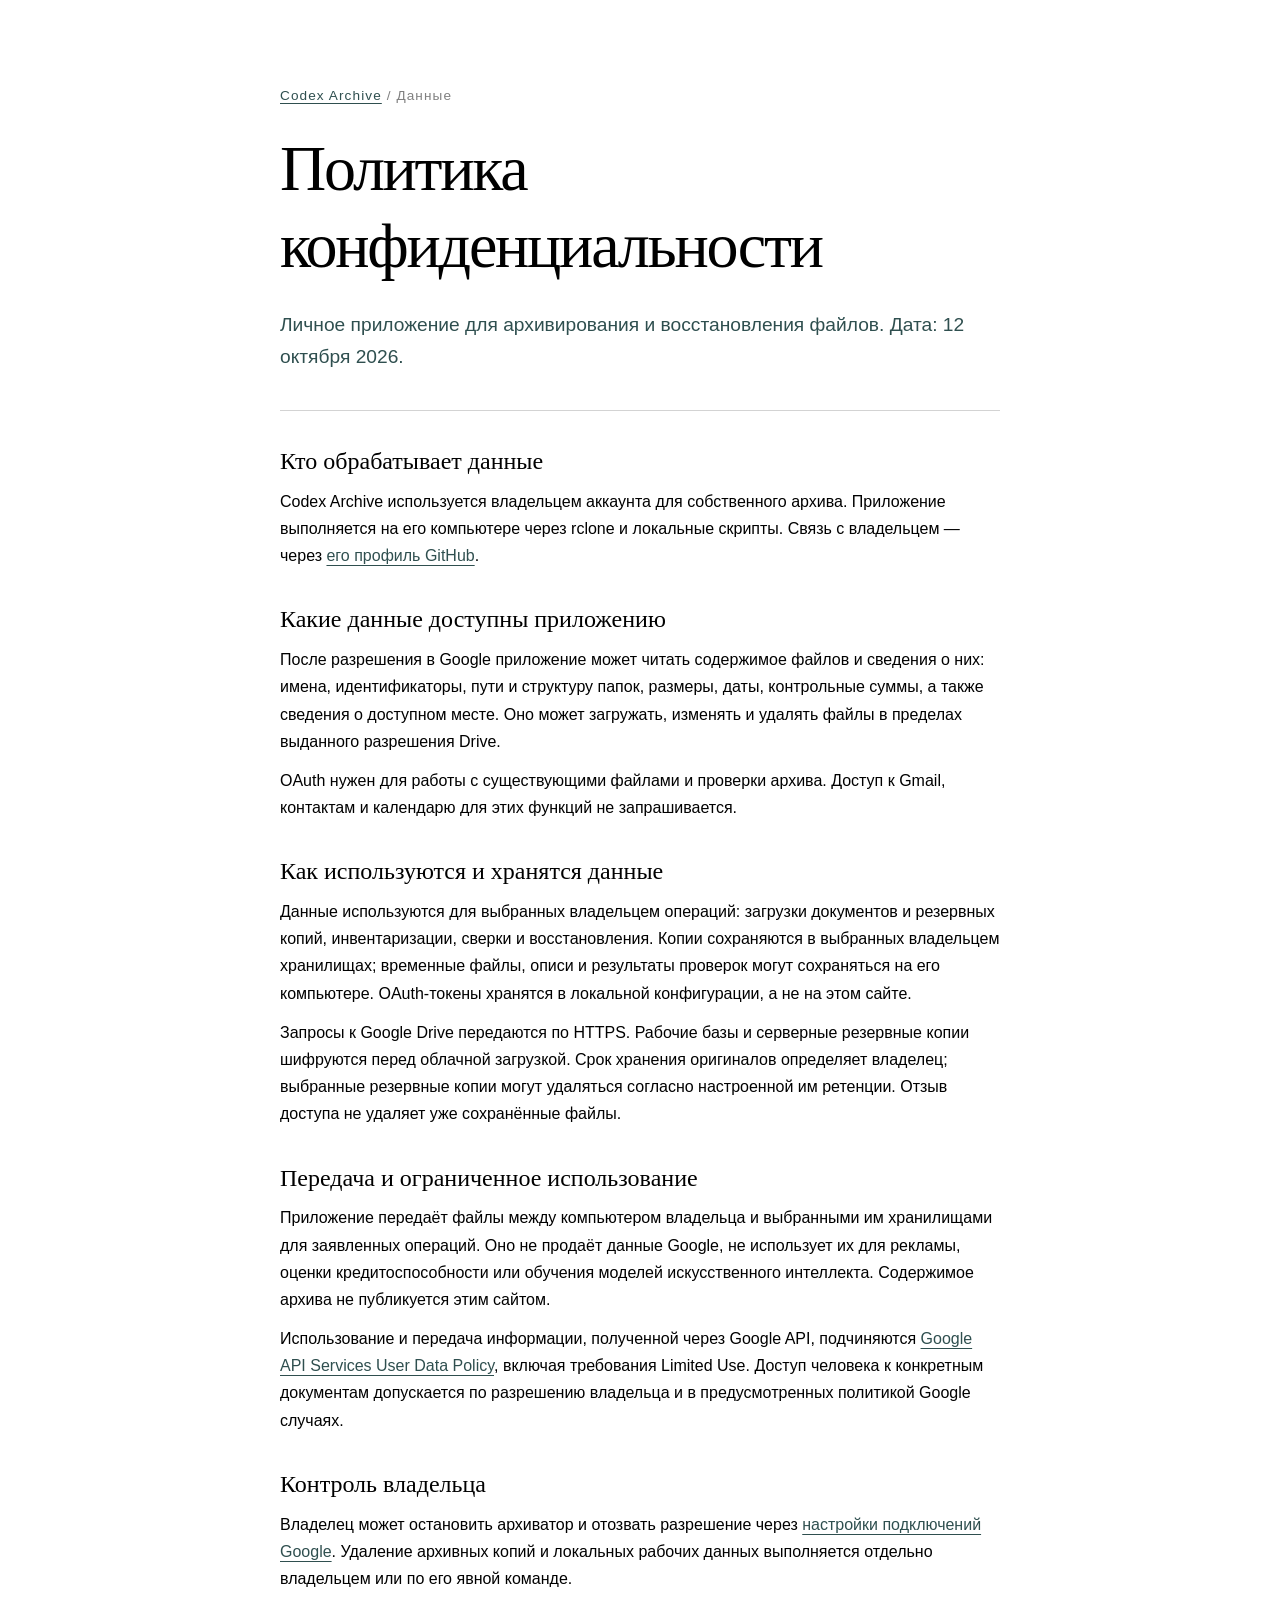
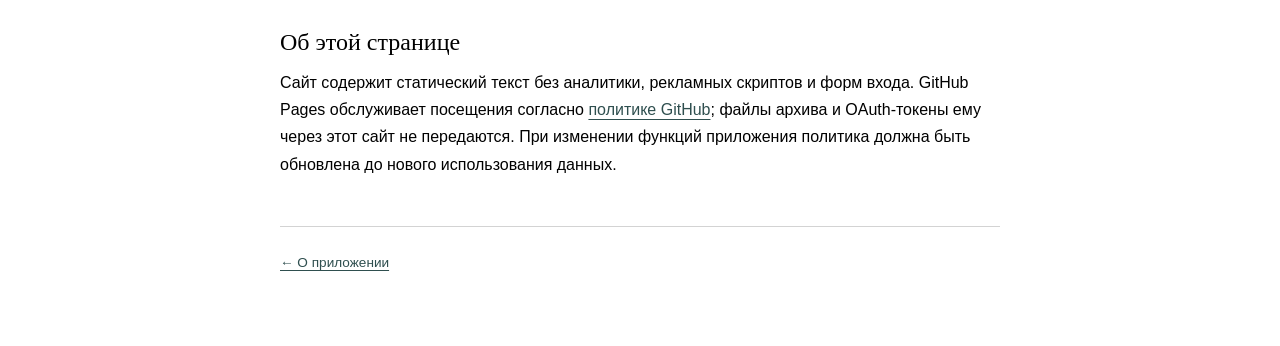
==== privacy.html @ 41fbd47d "Add Codex Archive information and privacy pages" ====
<!doctype html>
<html lang="ru">
<head><meta charset="utf-8"><meta name="viewport" content="width=device-width,initial-scale=1"><title>Политика конфиденциальности — Codex Archive</title><link rel="stylesheet" href="style.css"></head>
<body><main><header><p class="eyebrow"><a href="index.html">Codex Archive</a> / Данные</p><h1>Политика конфиденциальности</h1><p class="lead">Личное приложение для архивирования и восстановления файлов. Дата: 12 октября 2026.</p></header>
<section><h2>Кто обрабатывает данные</h2><p>Codex Archive используется владельцем аккаунта для собственного архива. Приложение выполняется на его компьютере через rclone и локальные скрипты. Связь с владельцем — через <a href="https://github.com/2797472-sudo">его профиль GitHub</a>.</p></section>
<section><h2>Какие данные доступны приложению</h2><p>После разрешения в Google приложение может читать содержимое файлов и сведения о них: имена, идентификаторы, пути и структуру папок, размеры, даты, контрольные суммы, а также сведения о доступном месте. Оно может загружать, изменять и удалять файлы в пределах выданного разрешения Drive.</p><p>OAuth нужен для работы с существующими файлами и проверки архива. Доступ к Gmail, контактам и календарю для этих функций не запрашивается.</p></section>
<section><h2>Как используются и хранятся данные</h2><p>Данные используются для выбранных владельцем операций: загрузки документов и резервных копий, инвентаризации, сверки и восстановления. Копии сохраняются в выбранных владельцем хранилищах; временные файлы, описи и результаты проверок могут сохраняться на его компьютере. OAuth-токены хранятся в локальной конфигурации, а не на этом сайте.</p><p>Запросы к Google Drive передаются по HTTPS. Рабочие базы и серверные резервные копии шифруются перед облачной загрузкой. Срок хранения оригиналов определяет владелец; выбранные резервные копии могут удаляться согласно настроенной им ретенции. Отзыв доступа не удаляет уже сохранённые файлы.</p></section>
<section><h2>Передача и ограниченное использование</h2><p>Приложение передаёт файлы между компьютером владельца и выбранными им хранилищами для заявленных операций. Оно не продаёт данные Google, не использует их для рекламы, оценки кредитоспособности или обучения моделей искусственного интеллекта. Содержимое архива не публикуется этим сайтом.</p><p>Использование и передача информации, полученной через Google API, подчиняются <a href="https://developers.google.com/terms/api-services-user-data-policy">Google API Services User Data Policy</a>, включая требования Limited Use. Доступ человека к конкретным документам допускается по разрешению владельца и в предусмотренных политикой Google случаях.</p></section>
<section><h2>Контроль владельца</h2><p>Владелец может остановить архиватор и отозвать разрешение через <a href="https://myaccount.google.com/connections">настройки подключений Google</a>. Удаление архивных копий и локальных рабочих данных выполняется отдельно владельцем или по его явной команде.</p></section>
<section><h2>Об этой странице</h2><p>Сайт содержит статический текст без аналитики, рекламных скриптов и форм входа. GitHub Pages обслуживает посещения согласно <a href="https://docs.github.com/en/site-policy/privacy-policies/github-general-privacy-statement">политике GitHub</a>; файлы архива и OAuth-токены ему через этот сайт не передаются. При изменении функций приложения политика должна быть обновлена до нового использования данных.</p></section>
<footer><a href="index.html">← О приложении</a></footer></main></body></html>
---- style.css ----
:root{color-scheme:light;--paper:Canvas;--ink:CanvasText;--muted:GrayText;--accent:darkslategray;--line:lightgray;--space:1.5rem;--measure:48rem;--radius:.35rem}*{box-sizing:border-box}body{margin:0;background:var(--paper);color:var(--ink);font:1rem/1.7 -apple-system,BlinkMacSystemFont,"Segoe UI",sans-serif}main{max-width:var(--measure);margin:auto;padding:calc(var(--space)*3) var(--space)}header{border-bottom:1px solid var(--line);padding-bottom:calc(var(--space)*1.5);margin-bottom:calc(var(--space)*1.5)}.eyebrow{color:var(--muted);font-size:.85rem;letter-spacing:.08em}h1,h2{font-family:Georgia,"Times New Roman",serif;line-height:1.2;font-weight:400}h1{font-size:clamp(2.4rem,6vw,4rem);letter-spacing:-.035em;margin:var(--space) 0;overflow-wrap:anywhere}h2{font-size:1.5rem;margin:0 0 .7rem}.lead{font-size:1.2rem;color:var(--accent);margin:0}section{margin:calc(var(--space)*1.5) 0}p{margin:.75rem 0}a{color:var(--accent);text-underline-offset:.25em}a:hover{color:var(--ink)}a:focus-visible{outline:2px solid var(--accent);outline-offset:5px;border-radius:var(--radius)}nav{display:flex;align-items:center;gap:var(--space);flex-wrap:wrap;margin:calc(var(--space)*2) 0}.primary{padding:.8rem 1.1rem;border:1px solid var(--accent);border-radius:var(--radius);text-decoration:none}.primary:hover{background:var(--accent);color:var(--paper)}footer{border-top:1px solid var(--line);padding-top:var(--space);margin-top:calc(var(--space)*2);font-size:.85rem;color:var(--muted)}@media(max-width:36rem){main{padding:calc(var(--space)*1.5) var(--space)}nav{align-items:flex-start;flex-direction:column}}
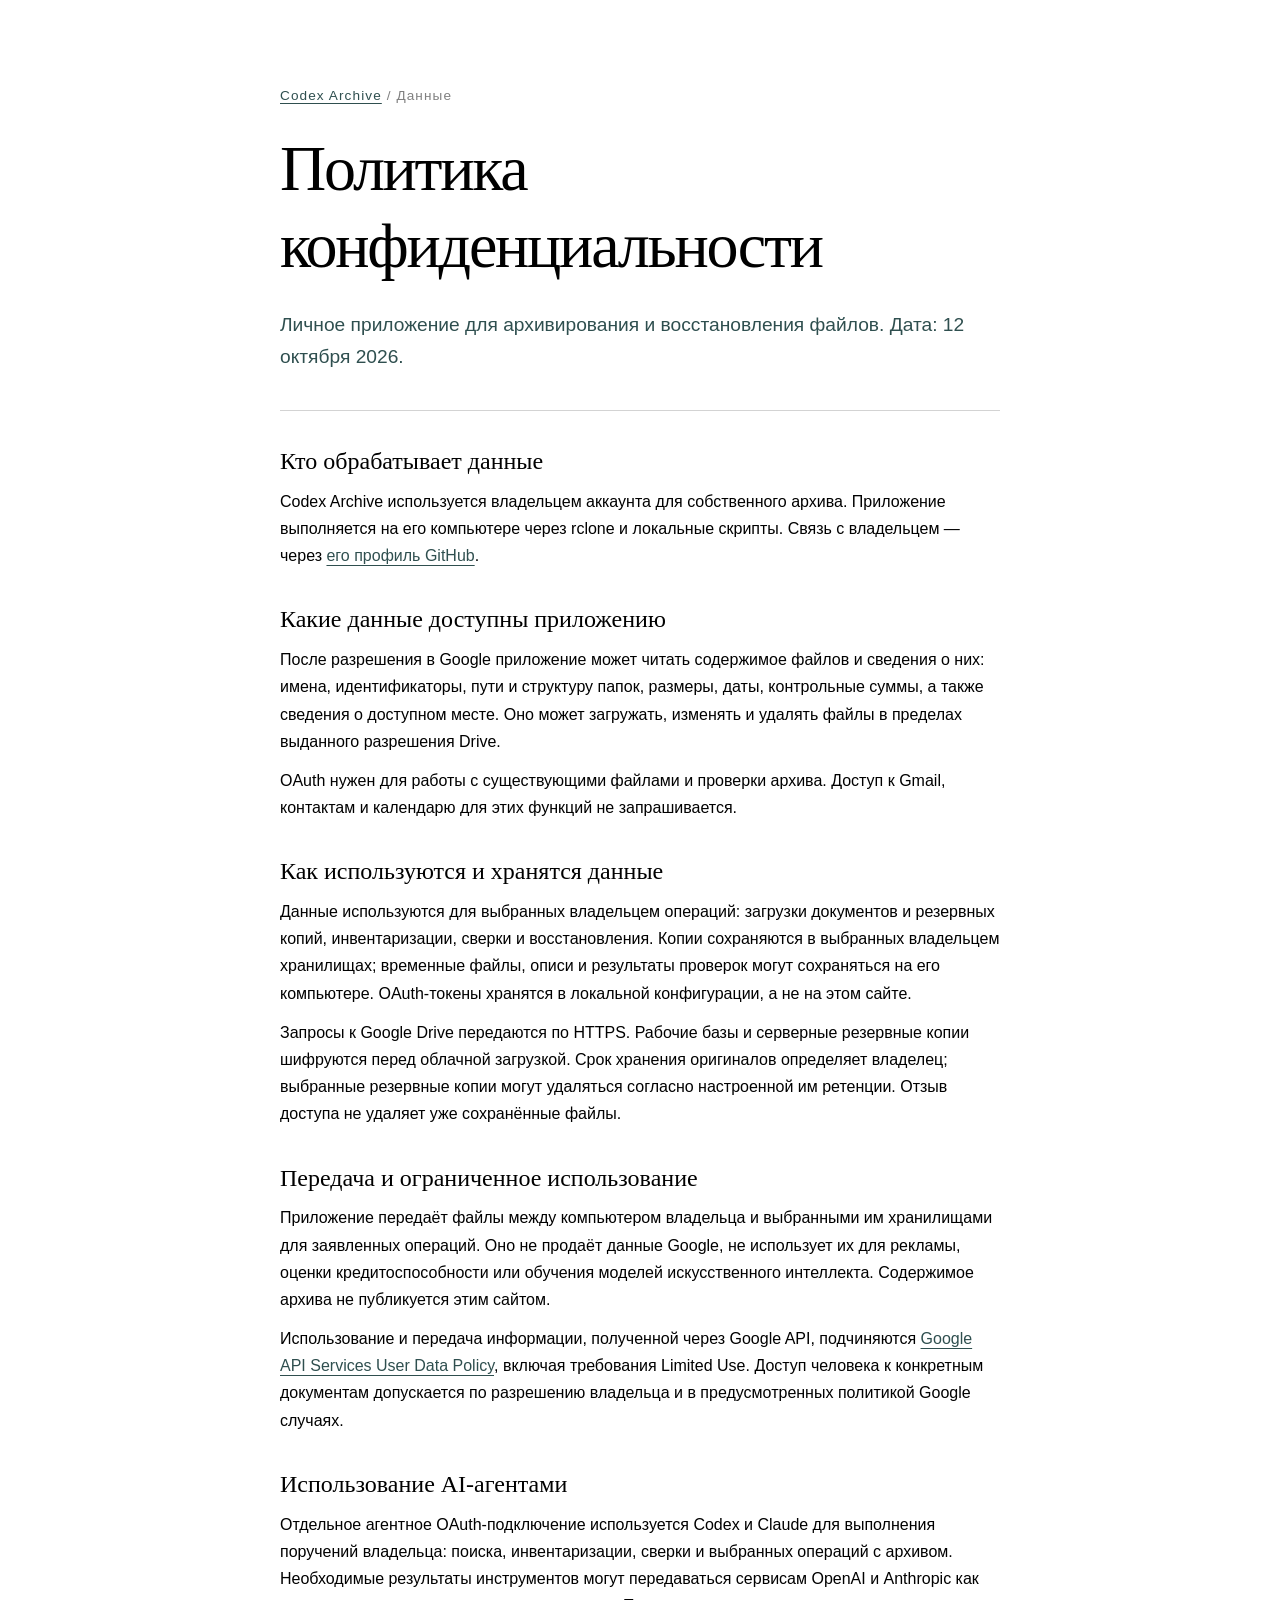
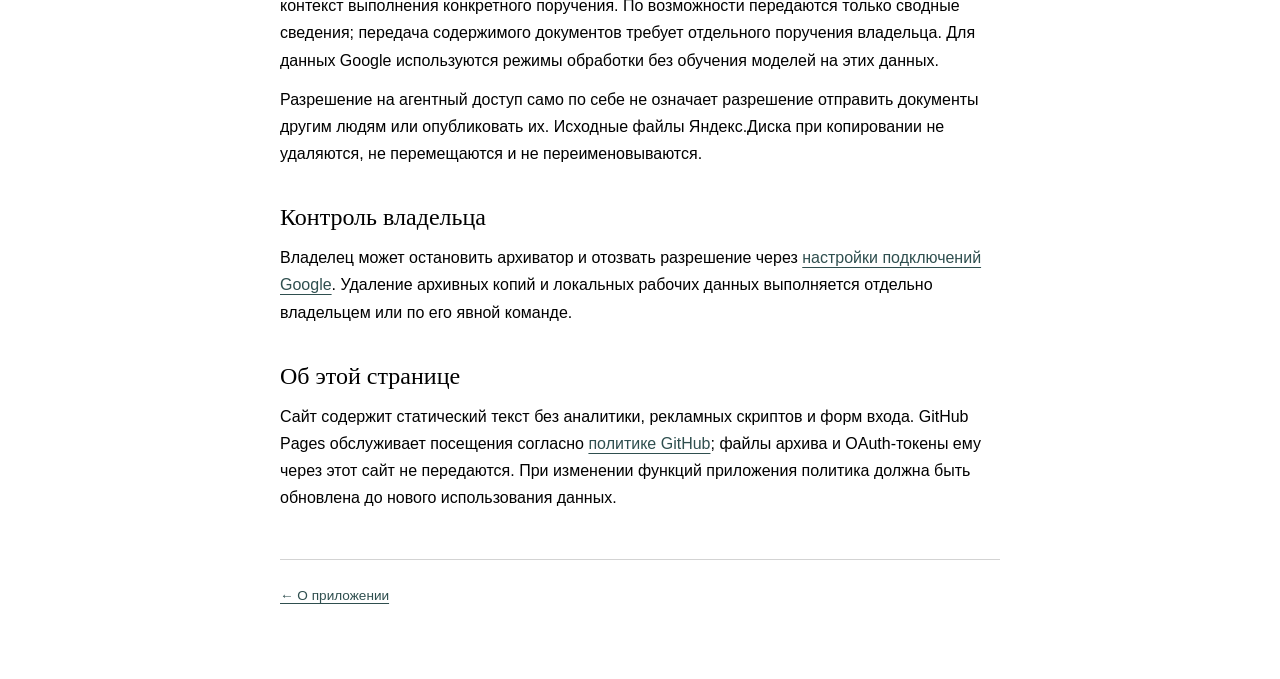
==== commit 6ba06794: "Describe owner-authorized agent access and source preservation" ====
--- a/privacy.html
+++ b/privacy.html
@@ -6,6 +6,7 @@
 <section><h2>Какие данные доступны приложению</h2><p>После разрешения в Google приложение может читать содержимое файлов и сведения о них: имена, идентификаторы, пути и структуру папок, размеры, даты, контрольные суммы, а также сведения о доступном месте. Оно может загружать, изменять и удалять файлы в пределах выданного разрешения Drive.</p><p>OAuth нужен для работы с существующими файлами и проверки архива. Доступ к Gmail, контактам и календарю для этих функций не запрашивается.</p></section>
 <section><h2>Как используются и хранятся данные</h2><p>Данные используются для выбранных владельцем операций: загрузки документов и резервных копий, инвентаризации, сверки и восстановления. Копии сохраняются в выбранных владельцем хранилищах; временные файлы, описи и результаты проверок могут сохраняться на его компьютере. OAuth-токены хранятся в локальной конфигурации, а не на этом сайте.</p><p>Запросы к Google Drive передаются по HTTPS. Рабочие базы и серверные резервные копии шифруются перед облачной загрузкой. Срок хранения оригиналов определяет владелец; выбранные резервные копии могут удаляться согласно настроенной им ретенции. Отзыв доступа не удаляет уже сохранённые файлы.</p></section>
 <section><h2>Передача и ограниченное использование</h2><p>Приложение передаёт файлы между компьютером владельца и выбранными им хранилищами для заявленных операций. Оно не продаёт данные Google, не использует их для рекламы, оценки кредитоспособности или обучения моделей искусственного интеллекта. Содержимое архива не публикуется этим сайтом.</p><p>Использование и передача информации, полученной через Google API, подчиняются <a href="https://developers.google.com/terms/api-services-user-data-policy">Google API Services User Data Policy</a>, включая требования Limited Use. Доступ человека к конкретным документам допускается по разрешению владельца и в предусмотренных политикой Google случаях.</p></section>
+<section><h2>Использование AI-агентами</h2><p>Отдельное агентное OAuth-подключение используется Codex и Claude для выполнения поручений владельца: поиска, инвентаризации, сверки и выбранных операций с архивом. Необходимые результаты инструментов могут передаваться сервисам OpenAI и Anthropic как контекст выполнения конкретного поручения. По возможности передаются только сводные сведения; передача содержимого документов требует отдельного поручения владельца. Для данных Google используются режимы обработки без обучения моделей на этих данных.</p><p>Разрешение на агентный доступ само по себе не означает разрешение отправить документы другим людям или опубликовать их. Исходные файлы Яндекс.Диска при копировании не удаляются, не перемещаются и не переименовываются.</p></section>
 <section><h2>Контроль владельца</h2><p>Владелец может остановить архиватор и отозвать разрешение через <a href="https://myaccount.google.com/connections">настройки подключений Google</a>. Удаление архивных копий и локальных рабочих данных выполняется отдельно владельцем или по его явной команде.</p></section>
 <section><h2>Об этой странице</h2><p>Сайт содержит статический текст без аналитики, рекламных скриптов и форм входа. GitHub Pages обслуживает посещения согласно <a href="https://docs.github.com/en/site-policy/privacy-policies/github-general-privacy-statement">политике GitHub</a>; файлы архива и OAuth-токены ему через этот сайт не передаются. При изменении функций приложения политика должна быть обновлена до нового использования данных.</p></section>
 <footer><a href="index.html">← О приложении</a></footer></main></body></html>
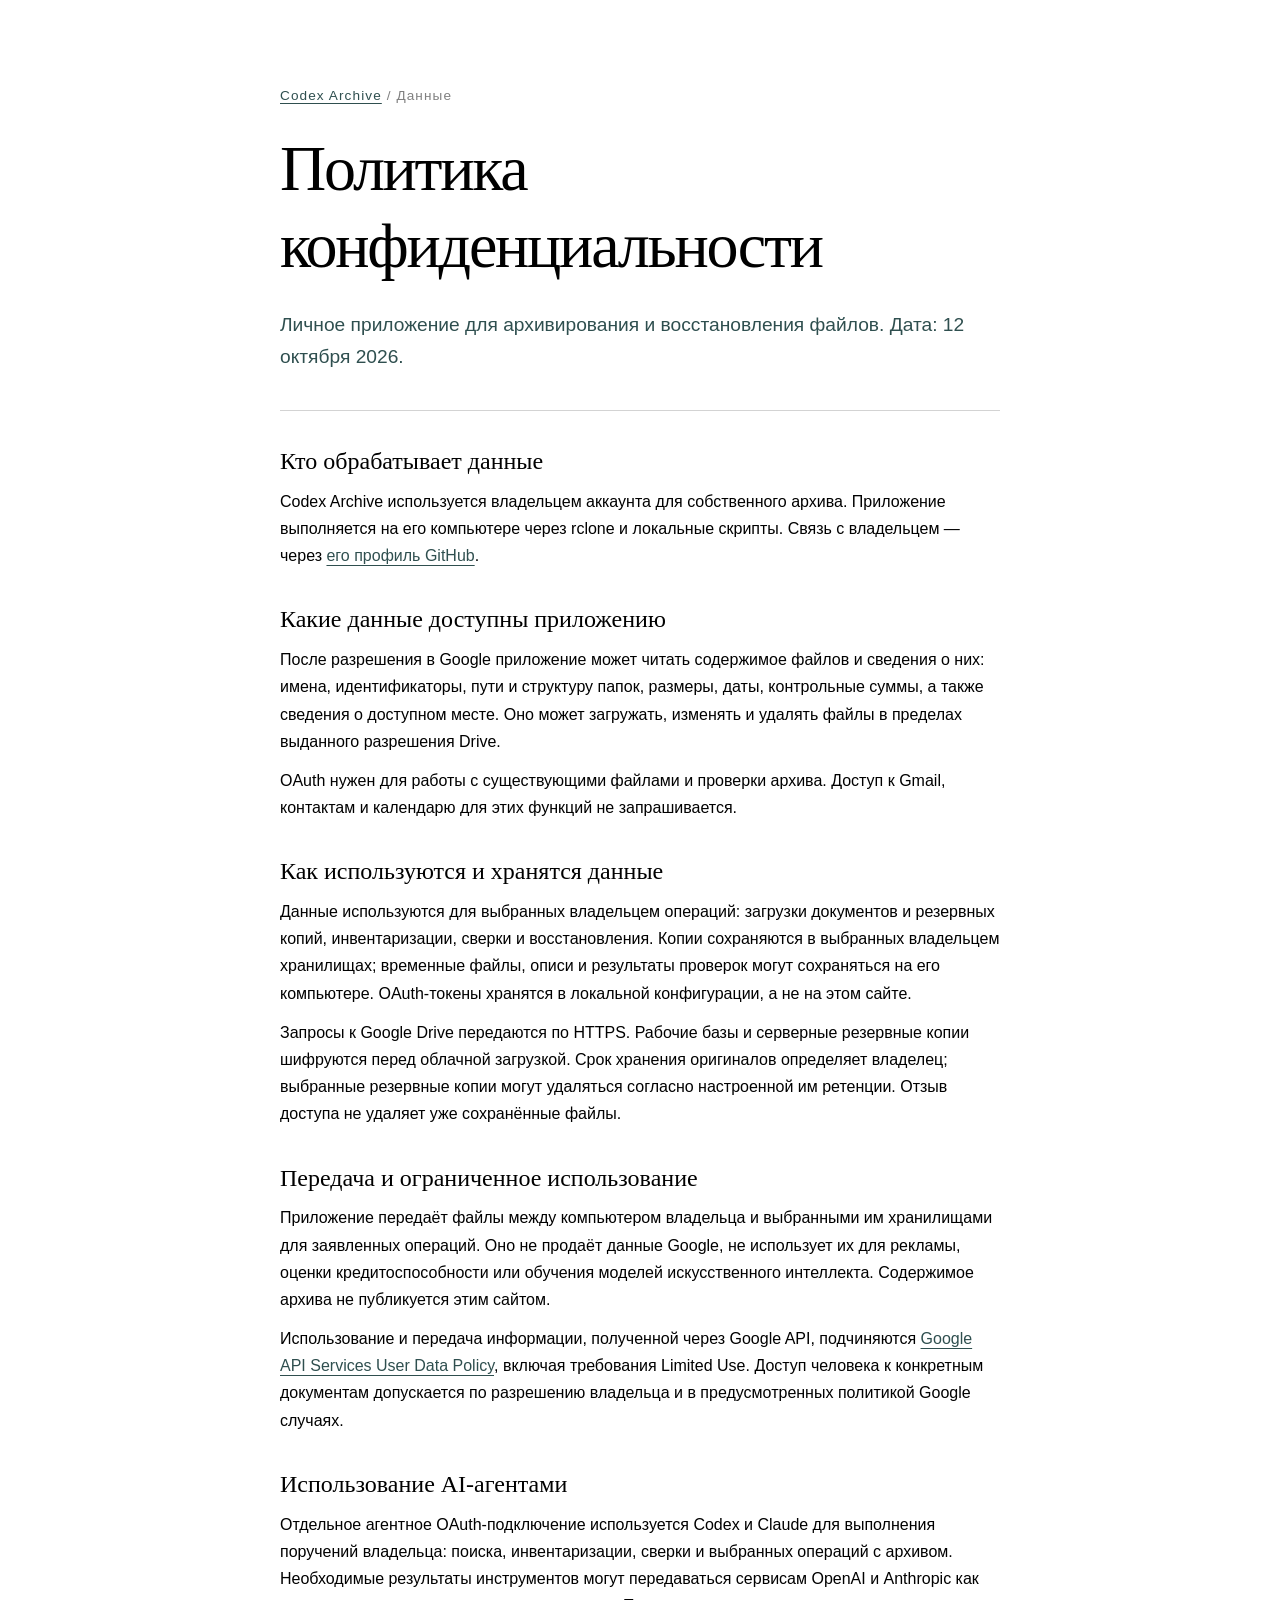
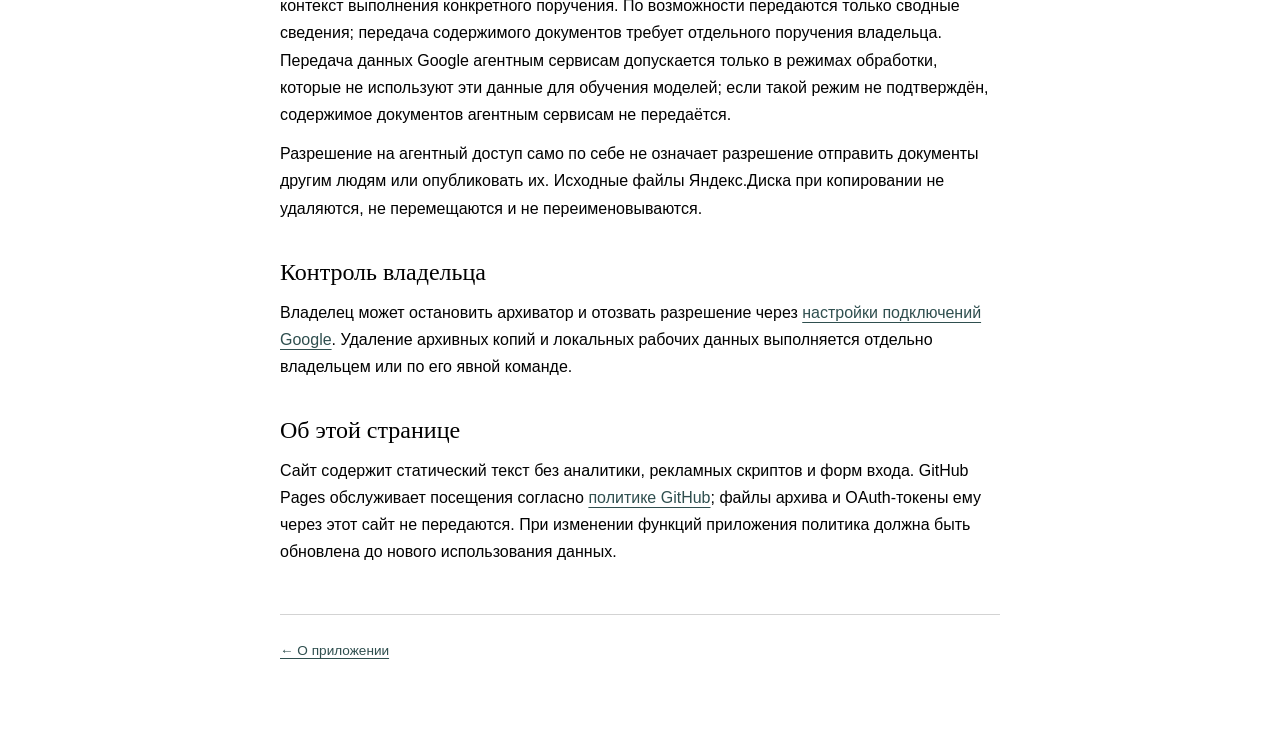
==== commit 3c7b3db6: "State non-training mode as an explicit condition for agent data transfer" ====
--- a/privacy.html
+++ b/privacy.html
@@ -6,7 +6,7 @@
 <section><h2>Какие данные доступны приложению</h2><p>После разрешения в Google приложение может читать содержимое файлов и сведения о них: имена, идентификаторы, пути и структуру папок, размеры, даты, контрольные суммы, а также сведения о доступном месте. Оно может загружать, изменять и удалять файлы в пределах выданного разрешения Drive.</p><p>OAuth нужен для работы с существующими файлами и проверки архива. Доступ к Gmail, контактам и календарю для этих функций не запрашивается.</p></section>
 <section><h2>Как используются и хранятся данные</h2><p>Данные используются для выбранных владельцем операций: загрузки документов и резервных копий, инвентаризации, сверки и восстановления. Копии сохраняются в выбранных владельцем хранилищах; временные файлы, описи и результаты проверок могут сохраняться на его компьютере. OAuth-токены хранятся в локальной конфигурации, а не на этом сайте.</p><p>Запросы к Google Drive передаются по HTTPS. Рабочие базы и серверные резервные копии шифруются перед облачной загрузкой. Срок хранения оригиналов определяет владелец; выбранные резервные копии могут удаляться согласно настроенной им ретенции. Отзыв доступа не удаляет уже сохранённые файлы.</p></section>
 <section><h2>Передача и ограниченное использование</h2><p>Приложение передаёт файлы между компьютером владельца и выбранными им хранилищами для заявленных операций. Оно не продаёт данные Google, не использует их для рекламы, оценки кредитоспособности или обучения моделей искусственного интеллекта. Содержимое архива не публикуется этим сайтом.</p><p>Использование и передача информации, полученной через Google API, подчиняются <a href="https://developers.google.com/terms/api-services-user-data-policy">Google API Services User Data Policy</a>, включая требования Limited Use. Доступ человека к конкретным документам допускается по разрешению владельца и в предусмотренных политикой Google случаях.</p></section>
-<section><h2>Использование AI-агентами</h2><p>Отдельное агентное OAuth-подключение используется Codex и Claude для выполнения поручений владельца: поиска, инвентаризации, сверки и выбранных операций с архивом. Необходимые результаты инструментов могут передаваться сервисам OpenAI и Anthropic как контекст выполнения конкретного поручения. По возможности передаются только сводные сведения; передача содержимого документов требует отдельного поручения владельца. Для данных Google используются режимы обработки без обучения моделей на этих данных.</p><p>Разрешение на агентный доступ само по себе не означает разрешение отправить документы другим людям или опубликовать их. Исходные файлы Яндекс.Диска при копировании не удаляются, не перемещаются и не переименовываются.</p></section>
+<section><h2>Использование AI-агентами</h2><p>Отдельное агентное OAuth-подключение используется Codex и Claude для выполнения поручений владельца: поиска, инвентаризации, сверки и выбранных операций с архивом. Необходимые результаты инструментов могут передаваться сервисам OpenAI и Anthropic как контекст выполнения конкретного поручения. По возможности передаются только сводные сведения; передача содержимого документов требует отдельного поручения владельца. Передача данных Google агентным сервисам допускается только в режимах обработки, которые не используют эти данные для обучения моделей; если такой режим не подтверждён, содержимое документов агентным сервисам не передаётся.</p><p>Разрешение на агентный доступ само по себе не означает разрешение отправить документы другим людям или опубликовать их. Исходные файлы Яндекс.Диска при копировании не удаляются, не перемещаются и не переименовываются.</p></section>
 <section><h2>Контроль владельца</h2><p>Владелец может остановить архиватор и отозвать разрешение через <a href="https://myaccount.google.com/connections">настройки подключений Google</a>. Удаление архивных копий и локальных рабочих данных выполняется отдельно владельцем или по его явной команде.</p></section>
 <section><h2>Об этой странице</h2><p>Сайт содержит статический текст без аналитики, рекламных скриптов и форм входа. GitHub Pages обслуживает посещения согласно <a href="https://docs.github.com/en/site-policy/privacy-policies/github-general-privacy-statement">политике GitHub</a>; файлы архива и OAuth-токены ему через этот сайт не передаются. При изменении функций приложения политика должна быть обновлена до нового использования данных.</p></section>
 <footer><a href="index.html">← О приложении</a></footer></main></body></html>
